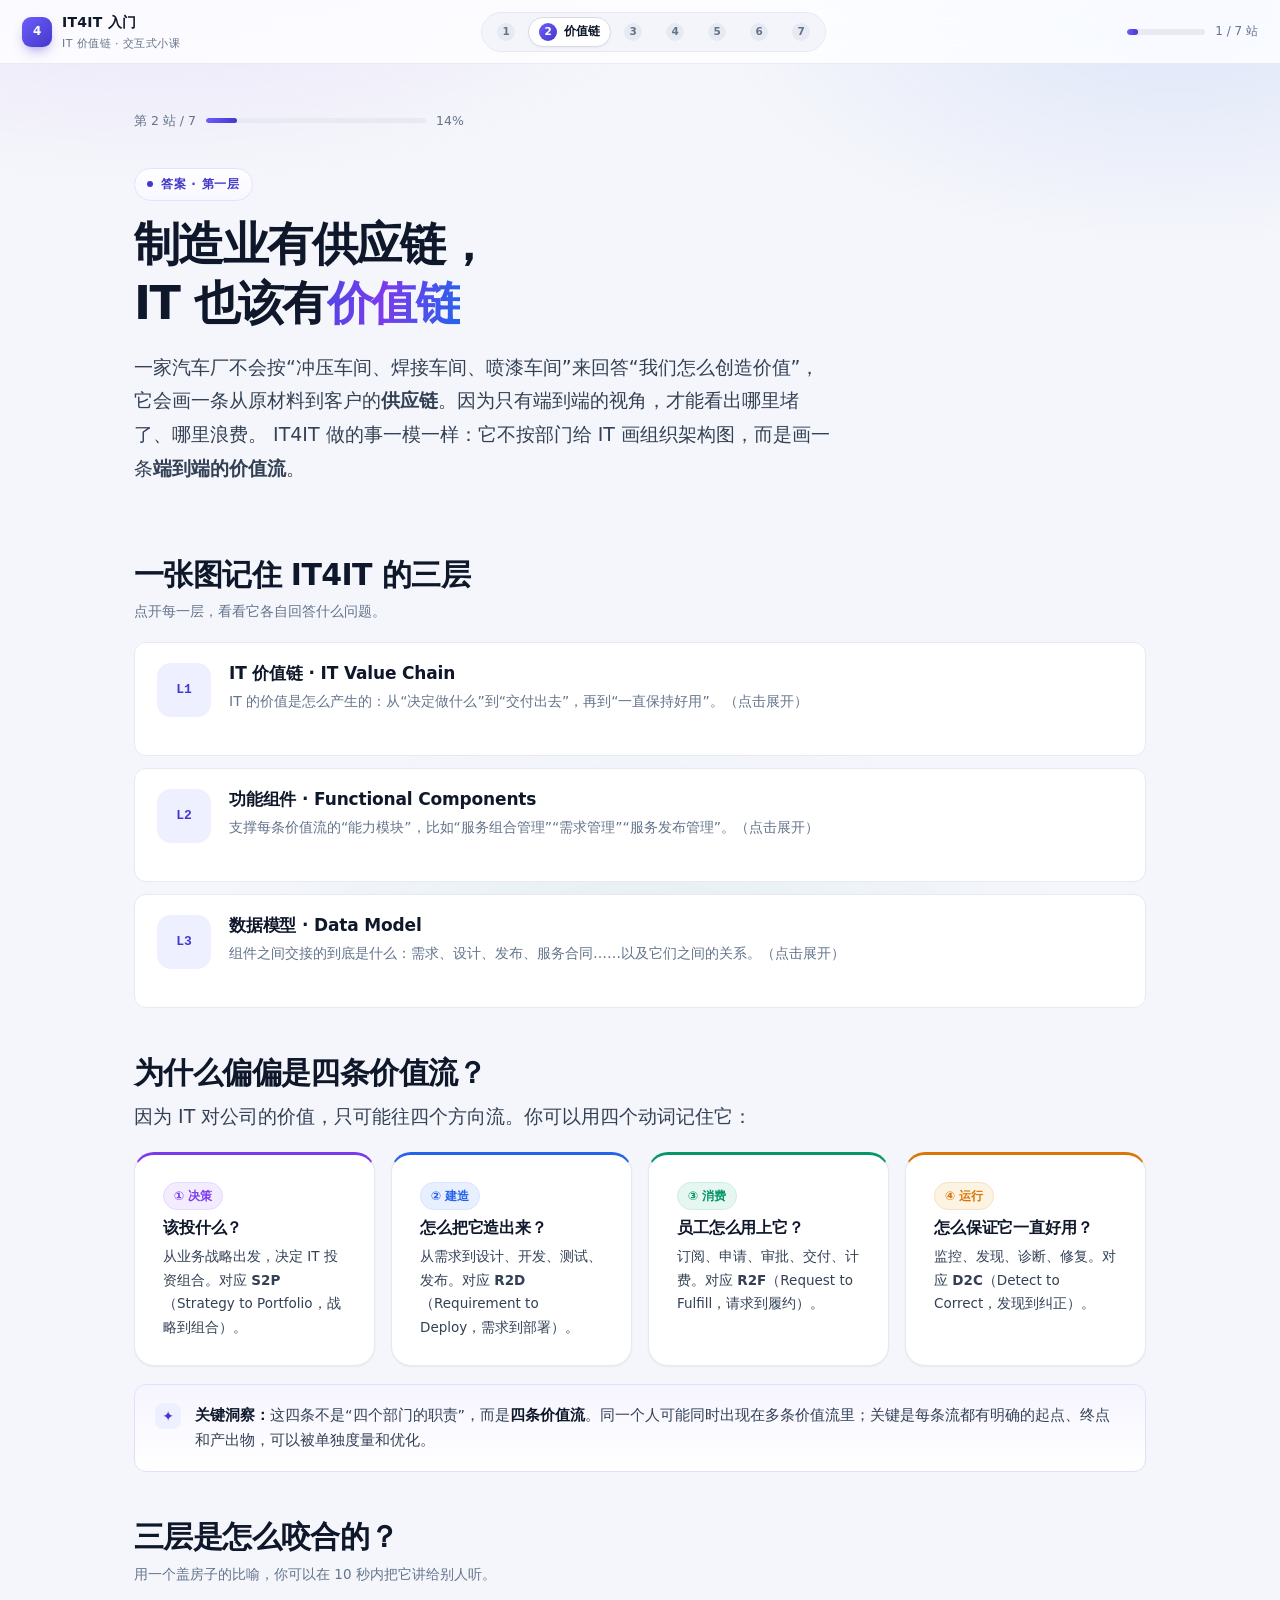
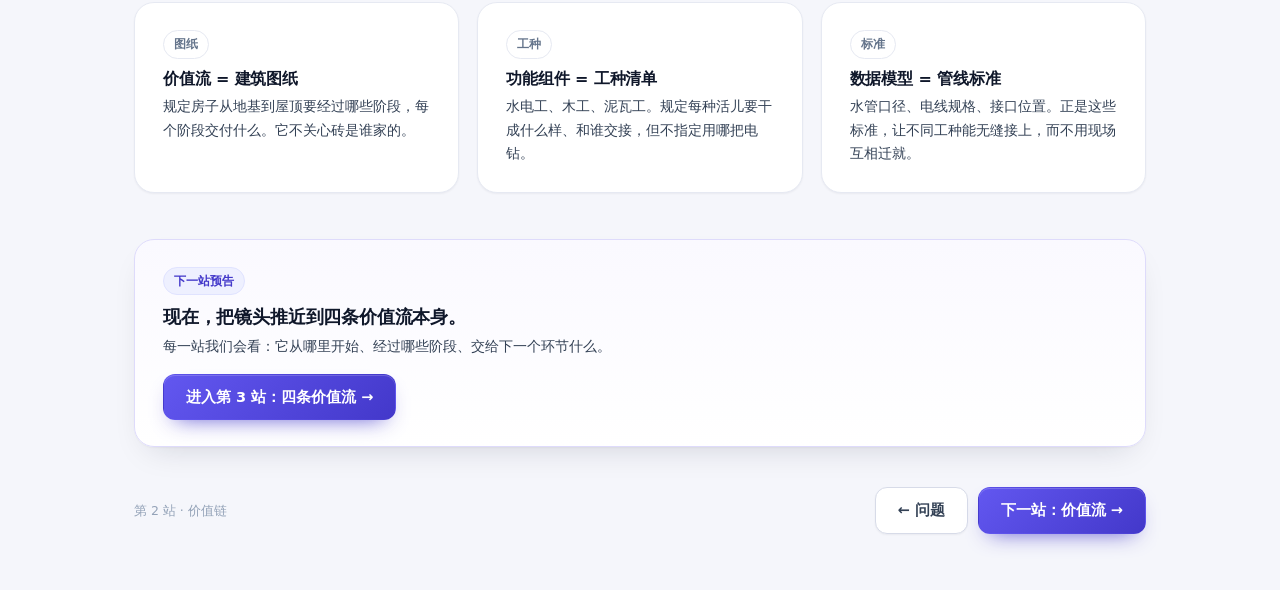
==== 2-value-chain.html @ 8027c514 "docs: IT4IT 入门交互式小课（7 站 + v3.0 Evaluate/Explore 深挖与实战 playbook）" ====
<!doctype html>
<html lang="zh-CN">
<head>
<meta charset="utf-8">
<meta name="viewport" content="width=device-width, initial-scale=1">
<title>第 2 站 · 一条属于 IT 的价值链 | IT4IT 入门</title>
<link rel="stylesheet" href="assets/style.css">
</head>
<body data-step="chain">

<header class="topbar">
  <a class="brand" href="index.html">
    <span class="brand-mark">4</span>
    <span class="brand-text">IT4IT 入门<small>IT 价值链 · 交互式小课</small></span>
  </a>
  <nav class="stepper" id="stepper" aria-label="学习步骤"></nav>
  <div class="topbar-meta">
    <div class="mini-progress"><i data-progress-bar></i></div>
    <span data-progress-text>0 / 7 站</span>
  </div>
</header>

<main class="page">

  <div class="trail reveal">
    <span>第 2 站 / 7</span>
    <span class="bar"><i data-progress-bar></i></span>
    <span data-progress-pct>0%</span>
  </div>

  <section class="hero">
    <p class="kicker reveal"><span class="dot"></span> 答案 · 第一层</p>
    <h1 class="reveal">制造业有供应链，<br>IT 也该有<span class="grad-text">价值链</span></h1>
    <p class="lead reveal" style="max-width:700px">
      一家汽车厂不会按“冲压车间、焊接车间、喷漆车间”来回答“我们怎么创造价值”，
      它会画一条从原材料到客户的<b>供应链</b>。因为只有端到端的视角，才能看出哪里堵了、哪里浪费。
      IT4IT 做的事一模一样：它不按部门给 IT 画组织架构图，而是画一条<b>端到端的价值流</b>。
    </p>
  </section>

  <section class="section">
    <h2 class="reveal">一张图记住 IT4IT 的三层</h2>
    <p class="muted small reveal" style="margin:6px 0 18px">点开每一层，看看它各自回答什么问题。</p>

    <div class="layers reveal">
      <div class="layer" data-layer>
        <div class="lnum">L1</div>
        <div>
          <h3>IT 价值链 · IT Value Chain</h3>
          <p>IT 的价值是怎么产生的：从“决定做什么”到“交付出去”，再到“一直保持好用”。<span class="muted">（点击展开）</span></p>
        </div>
        <div class="detail">
          <p>回答的问题是：<b>价值从哪来、流经哪些环节、最后交付给谁。</b></p>
          <p>IT4IT 把它拆成 <b>4 条端到端的价值流</b>，每一条都能独立回答“从哪里开始、到哪里结束、产出什么”。这 4 条价值流横跨所有部门，所以它能描述整个 IT，而不是某个团队的局部。</p>
          <ul>
            <li><b>S2P</b> — 决定“我们该投资什么”</li>
            <li><b>R2D</b> — 把决定变成可部署的服务</li>
            <li><b>R2F</b> — 把服务变成员工随取随用的东西</li>
            <li><b>D2C</b> — 保证已经交付的服务一直可用</li>
          </ul>
        </div>
      </div>

      <div class="layer" data-layer>
        <div class="lnum">L2</div>
        <div>
          <h3>功能组件 · Functional Components</h3>
          <p>支撑每条价值流的“能力模块”，比如“服务组合管理”“需求管理”“服务发布管理”。<span class="muted">（点击展开）</span></p>
        </div>
        <div class="detail">
          <p>回答的问题是：<b>为了把这条价值流跑通，IT 必须具备哪些能力？</b></p>
          <p>注意一个关键区别：<b>功能组件不是工具，也不是产品。</b>组件是一份“能力说明书”，规定这块能力要接收什么、产出什么、和谁交接。具体用哪家厂商的工具来实现，是你的自由。</p>
          <ul>
            <li>同一个组件，可以用商业套装、开源工具，甚至一张表格 + 人工流程实现</li>
            <li>换工具不等于改架构——只要组件之间的接口约定不变</li>
            <li>这才让 IT4IT 能“几十年不过时”：它描述的是稳定的能力，不是会过期的产品</li>
          </ul>
        </div>
      </div>

      <div class="layer" data-layer>
        <div class="lnum">L3</div>
        <div>
          <h3>数据模型 · Data Model</h3>
          <p>组件之间交接的到底是什么：需求、设计、发布、服务合同……以及它们之间的关系。<span class="muted">（点击展开）</span></p>
        </div>
        <div class="detail">
          <p>回答的问题是：<b>能力之间靠什么“传话”，才能不失真？</b></p>
          <p>这是 IT4IT 最容易被低估、也最有价值的一层。它定义了一组<b>数据对象</b>（例如需求、服务设计、服务发布、服务合同），并规定它们怎么流转、怎么被引用。</p>
          <ul>
            <li>有了共同的数据对象，“交给下一个团队”才不是交一份 Excel</li>
            <li>同一个对象只维护一份，别的系统引用它，而不是复制它</li>
            <li>价值流才能被<b>度量</b>：因为每个环节都知道自己处理的是哪个对象</li>
          </ul>
        </div>
      </div>
    </div>
  </section>

  <section class="section">
    <h2 class="reveal">为什么偏偏是四条价值流？</h2>
    <p class="lead reveal" style="max-width:700px;margin-top:8px">
      因为 IT 对公司的价值，只可能往四个方向流。你可以用四个动词记住它：
    </p>

    <div class="grid-auto reveal" style="margin-top:18px">
      <div class="card card--pad card-hover" style="border-top:3px solid var(--s2p)">
        <div class="chip chip--s2p" style="margin-bottom:8px">① 决策</div>
        <h3 style="font-size:16px">该投什么？</h3>
        <p class="small" style="margin:6px 0 0">从业务战略出发，决定 IT 投资组合。对应 <b>S2P</b>（Strategy to Portfolio，战略到组合）。</p>
      </div>
      <div class="card card--pad card-hover" style="border-top:3px solid var(--r2d)">
        <div class="chip chip--r2d" style="margin-bottom:8px">② 建造</div>
        <h3 style="font-size:16px">怎么把它造出来？</h3>
        <p class="small" style="margin:6px 0 0">从需求到设计、开发、测试、发布。对应 <b>R2D</b>（Requirement to Deploy，需求到部署）。</p>
      </div>
      <div class="card card--pad card-hover" style="border-top:3px solid var(--r2f)">
        <div class="chip chip--r2f" style="margin-bottom:8px">③ 消费</div>
        <h3 style="font-size:16px">员工怎么用上它？</h3>
        <p class="small" style="margin:6px 0 0">订阅、申请、审批、交付、计费。对应 <b>R2F</b>（Request to Fulfill，请求到履约）。</p>
      </div>
      <div class="card card--pad card-hover" style="border-top:3px solid var(--d2c)">
        <div class="chip chip--d2c" style="margin-bottom:8px">④ 运行</div>
        <h3 style="font-size:16px">怎么保证它一直好用？</h3>
        <p class="small" style="margin:6px 0 0">监控、发现、诊断、修复。对应 <b>D2C</b>（Detect to Correct，发现到纠正）。</p>
      </div>
    </div>

    <div class="callout callout--insight reveal" style="margin-top:18px">
      <div class="ico">✦</div>
      <div>
        <p><strong>关键洞察：</strong>这四条不是“四个部门的职责”，而是<strong>四条价值流</strong>。同一个人可能同时出现在多条价值流里；关键是每条流都有明确的起点、终点和产出物，可以被单独度量和优化。</p>
      </div>
    </div>
  </section>

  <section class="section">
    <h2 class="reveal">三层是怎么咬合的？</h2>
    <p class="muted small reveal" style="margin:6px 0 16px">用一个盖房子的比喻，你可以在 10 秒内把它讲给别人听。</p>

    <div class="grid-3 reveal">
      <div class="card card--pad">
        <div class="chip" style="margin-bottom:10px">图纸</div>
        <h3 style="font-size:16px">价值流 = 建筑图纸</h3>
        <p class="small" style="margin:6px 0 0">规定房子从地基到屋顶要经过哪些阶段，每个阶段交付什么。它不关心砖是谁家的。</p>
      </div>
      <div class="card card--pad">
        <div class="chip" style="margin-bottom:10px">工种</div>
        <h3 style="font-size:16px">功能组件 = 工种清单</h3>
        <p class="small" style="margin:6px 0 0">水电工、木工、泥瓦工。规定每种活儿要干成什么样、和谁交接，但不指定用哪把电钻。</p>
      </div>
      <div class="card card--pad">
        <div class="chip" style="margin-bottom:10px">标准</div>
        <h3 style="font-size:16px">数据模型 = 管线标准</h3>
        <p class="small" style="margin:6px 0 0">水管口径、电线规格、接口位置。正是这些标准，让不同工种能无缝接上，而不用现场互相迁就。</p>
      </div>
    </div>
  </section>

  <section class="section">
    <div class="card card--pad card--lift reveal" style="border-color:#dedbfb;background:linear-gradient(180deg,#faf9ff,#fff)">
      <div class="chip chip--brand" style="margin-bottom:10px">下一站预告</div>
      <h3 style="margin-bottom:6px">现在，把镜头推近到四条价值流本身。</h3>
      <p class="small" style="margin:0 0 16px">每一站我们会看：它从哪里开始、经过哪些阶段、交给下一个环节什么。</p>
      <a class="btn btn-primary" href="3-value-streams.html">进入第 3 站：四条价值流 →</a>
    </div>
  </section>

</main>

<footer class="page-footer">
  <span class="hint">第 2 站 · 价值链</span>
  <div class="nav-links" id="footer-nav"></div>
</footer>

<script src="assets/app.js"></script>
</body>
</html>
---- assets/style.css ----
/* ============================================================
   IT4IT 入门 · 视觉规范
   ============================================================ */
:root {
  --ink: #0f172a;
  --ink-2: #334155;
  --muted: #64748b;
  --faint: #94a3b8;
  --bg: #f5f6fb;
  --surface: #ffffff;
  --surface-2: #fafbff;
  --line: #e6e9f2;
  --line-strong: #d7dbe8;

  --brand: #4f46e5;
  --brand-ink: #4338ca;
  --brand-soft: #eef0ff;
  --brand-soft-2: #e0e3ff;

  --s2p: #7c3aed;
  --s2p-soft: #f3ecff;
  --r2d: #2563eb;
  --r2d-soft: #e8f0ff;
  --r2f: #059669;
  --r2f-soft: #e6f7f1;
  --d2c: #d97706;
  --d2c-soft: #fdf3e3;

  --ok: #0ea472;
  --warn: #b45309;
  --bad: #dc2626;

  --radius: 20px;
  --radius-sm: 12px;
  --radius-xs: 8px;
  --shadow-sm: 0 1px 2px rgba(15, 23, 42, .05);
  --shadow: 0 1px 2px rgba(15, 23, 42, .04), 0 14px 34px -16px rgba(15, 23, 42, .18);
  --shadow-lg: 0 2px 4px rgba(15, 23, 42, .04), 0 30px 60px -24px rgba(15, 23, 42, .28);
  --maxw: 1060px;
  --font: -apple-system, BlinkMacSystemFont, "SF Pro SC", "PingFang SC", "Hiragino Sans GB",
    "Noto Sans SC", "Microsoft YaHei", system-ui, sans-serif;
  --mono: ui-monospace, SFMono-Regular, "SF Mono", Menlo, Consolas, monospace;
}

* { box-sizing: border-box; }

html { scroll-behavior: smooth; }

body {
  margin: 0;
  background: var(--bg);
  color: var(--ink);
  font-family: var(--font);
  font-size: 16px;
  line-height: 1.75;
  -webkit-font-smoothing: antialiased;
  text-rendering: optimizeLegibility;
}

body::before {
  content: "";
  position: fixed;
  inset: 0;
  pointer-events: none;
  z-index: 0;
  background:
    radial-gradient(900px 420px at 12% -8%, rgba(124, 58, 237, .10), transparent 62%),
    radial-gradient(760px 380px at 92% 2%, rgba(37, 99, 235, .10), transparent 60%),
    radial-gradient(700px 420px at 50% 108%, rgba(5, 150, 105, .07), transparent 62%);
}

a { color: var(--brand-ink); text-decoration: none; }
a:hover { text-decoration: underline; text-underline-offset: 3px; }

::selection { background: #dcd9ff; color: var(--ink); }

/* ---------- 顶栏 ---------- */
.topbar {
  position: sticky;
  top: 0;
  z-index: 50;
  display: flex;
  align-items: center;
  gap: 20px;
  height: 64px;
  padding: 0 22px;
  background: rgba(255, 255, 255, .78);
  backdrop-filter: saturate(180%) blur(14px);
  -webkit-backdrop-filter: saturate(180%) blur(14px);
  border-bottom: 1px solid rgba(230, 233, 242, .9);
}

.brand {
  display: inline-flex;
  align-items: center;
  gap: 10px;
  color: var(--ink);
  font-weight: 700;
  letter-spacing: -.01em;
  white-space: nowrap;
  flex: none;
}
.brand:hover { text-decoration: none; }
.brand-mark {
  display: inline-flex;
  align-items: center;
  justify-content: center;
  width: 30px;
  height: 30px;
  border-radius: 9px;
  color: #fff;
  font-size: 12px;
  font-weight: 800;
  letter-spacing: -.04em;
  background: linear-gradient(135deg, #6d5efc, #4338ca);
  box-shadow: 0 6px 14px -6px rgba(67, 56, 202, .8);
}
.brand-text { font-size: 14px; letter-spacing: .02em; }
.brand-text small { display: block; font-size: 11px; font-weight: 500; color: var(--muted); letter-spacing: .04em; }

.stepper {
  display: flex;
  align-items: center;
  gap: 2px;
  margin: 0 auto;
  padding: 4px;
  border-radius: 999px;
  background: rgba(243, 244, 250, .9);
  border: 1px solid var(--line);
  max-width: 100%;
  overflow-x: auto;
  scrollbar-width: none;
}
.stepper::-webkit-scrollbar { display: none; }

.step-dot {
  position: relative;
  display: inline-flex;
  align-items: center;
  gap: 7px;
  padding: 5px 10px;
  border-radius: 999px;
  color: var(--muted);
  font-size: 12px;
  font-weight: 600;
  line-height: 1.4;
  white-space: nowrap;
  border: 1px solid transparent;
  transition: background .2s, color .2s, border-color .2s;
}
.step-dot:hover { text-decoration: none; background: #fff; color: var(--ink-2); }
.step-dot .n {
  display: inline-flex;
  align-items: center;
  justify-content: center;
  width: 18px;
  height: 18px;
  border-radius: 50%;
  font-size: 10.5px;
  font-weight: 800;
  background: #e8eaf3;
  color: var(--muted);
}
.step-dot .label { display: none; }
.step-dot.is-done .n { background: #d9f5ea; color: #067a55; }
.step-dot.is-current { background: #fff; border-color: var(--line-strong); color: var(--ink); box-shadow: var(--shadow-sm); }
.step-dot.is-current .n { background: linear-gradient(135deg, #6d5efc, #4338ca); color: #fff; }
.step-dot.is-current .label { display: inline; }
.step-dot:hover .label { display: inline; }

.topbar-meta {
  flex: none;
  display: flex;
  align-items: center;
  gap: 10px;
  font-size: 12px;
  color: var(--muted);
}
.mini-progress {
  width: 78px;
  height: 6px;
  border-radius: 99px;
  background: #e8eaf3;
  overflow: hidden;
}
.mini-progress i {
  display: block;
  height: 100%;
  width: 0;
  border-radius: 99px;
  background: linear-gradient(90deg, #6d5efc, #4338ca);
  transition: width .5s cubic-bezier(.2, .8, .2, 1);
}

/* ---------- 页面容器 ---------- */
.page {
  position: relative;
  z-index: 1;
  max-width: var(--maxw);
  margin: 0 auto;
  padding: 46px 24px 40px;
}
.page--narrow { max-width: 860px; }

.section { margin-top: 46px; }
.section:first-child { margin-top: 0; }

/* ---------- 排版 ---------- */
.kicker {
  display: inline-flex;
  align-items: center;
  gap: 8px;
  margin: 0 0 14px;
  padding: 5px 12px;
  border-radius: 999px;
  border: 1px solid var(--brand-soft-2);
  background: linear-gradient(180deg, #fff, #f7f7ff);
  color: var(--brand-ink);
  font-size: 12px;
  font-weight: 700;
  letter-spacing: .06em;
}
.kicker .dot { width: 6px; height: 6px; border-radius: 50%; background: currentColor; }

h1, h2, h3, h4 { margin: 0; line-height: 1.28; letter-spacing: -.02em; font-weight: 750; }
h1 { font-size: clamp(30px, 4.6vw, 46px); letter-spacing: -.035em; }
h2 { font-size: clamp(23px, 2.8vw, 30px); }
h3 { font-size: 18px; letter-spacing: -.01em; }
h4 { font-size: 15px; }

p { margin: 0 0 16px; color: var(--ink-2); }
.lead { font-size: clamp(16px, 1.9vw, 19px); color: var(--ink-2); line-height: 1.78; }
.muted { color: var(--muted); }
.small { font-size: 13.5px; }
.tiny { font-size: 12px; }
.center { text-align: center; }
.mono { font-family: var(--mono); font-size: .92em; }
hr.divider { border: 0; border-top: 1px dashed var(--line-strong); margin: 34px 0; }

.grad-text {
  background: linear-gradient(100deg, #4f46e5 0%, #7c3aed 42%, #2563eb 100%);
  -webkit-background-clip: text;
  background-clip: text;
  color: transparent;
}

/* ---------- 卡片 ---------- */
.card {
  position: relative;
  background: var(--surface);
  border: 1px solid var(--line);
  border-radius: var(--radius);
  box-shadow: var(--shadow-sm);
}
.card--pad { padding: 26px 28px; }
.card--soft { background: linear-gradient(180deg, #fff, var(--surface-2)); }
.card--lift { box-shadow: var(--shadow); }
.card-hover { transition: transform .25s cubic-bezier(.2, .8, .2, 1), box-shadow .25s, border-color .25s; }
.card-hover:hover { transform: translateY(-3px); box-shadow: var(--shadow); border-color: var(--line-strong); }

.grid { display: grid; gap: 18px; }
.grid-2 { display: grid; gap: 18px; grid-template-columns: repeat(2, minmax(0, 1fr)); }
.grid-3 { display: grid; gap: 18px; grid-template-columns: repeat(3, minmax(0, 1fr)); }
.grid-auto { display: grid; gap: 16px; grid-template-columns: repeat(auto-fit, minmax(230px, 1fr)); }

/* ---------- 按钮 ---------- */
.btn {
  display: inline-flex;
  align-items: center;
  justify-content: center;
  gap: 8px;
  padding: 12px 22px;
  border-radius: 12px;
  border: 1px solid transparent;
  font-family: inherit;
  font-size: 14.5px;
  font-weight: 650;
  line-height: 1.4;
  cursor: pointer;
  transition: transform .18s, box-shadow .2s, background .2s, border-color .2s, color .2s;
  white-space: nowrap;
}
.btn:hover { text-decoration: none; }
.btn:active { transform: translateY(1px); }
.btn-primary {
  color: #fff;
  background: linear-gradient(135deg, #6257f0, #4338ca);
  box-shadow: 0 10px 22px -12px rgba(67, 56, 202, .9), inset 0 1px 0 rgba(255, 255, 255, .18);
}
.btn-primary:hover { box-shadow: 0 14px 26px -12px rgba(67, 56, 202, .95); }
.btn-ghost {
  color: var(--ink-2);
  background: #fff;
  border-color: var(--line-strong);
  box-shadow: var(--shadow-sm);
}
.btn-ghost:hover { border-color: #c3c8da; color: var(--ink); }
.btn-sm { padding: 8px 14px; font-size: 13px; border-radius: 10px; }
.btn-block { width: 100%; }
.btn[disabled] { opacity: .45; cursor: not-allowed; }
.btn-row { display: flex; flex-wrap: wrap; gap: 12px; align-items: center; }

/* ---------- 标签 / 胶囊 ---------- */
.chip {
  display: inline-flex;
  align-items: center;
  gap: 6px;
  padding: 3px 10px;
  border-radius: 999px;
  border: 1px solid var(--line);
  background: #fff;
  color: var(--muted);
  font-size: 12px;
  font-weight: 600;
  line-height: 1.7;
  white-space: nowrap;
}
.chip--brand { color: var(--brand-ink); background: var(--brand-soft); border-color: var(--brand-soft-2); }
.chip--s2p { color: var(--s2p); background: var(--s2p-soft); border-color: #e6d8ff; }
.chip--r2d { color: var(--r2d); background: var(--r2d-soft); border-color: #d5e4ff; }
.chip--r2f { color: var(--r2f); background: var(--r2f-soft); border-color: #ccefe4; }
.chip--d2c { color: var(--d2c); background: var(--d2c-soft); border-color: #f6e2c2; }
.chip--ok { color: #067a55; background: #e9f9f2; border-color: #c9f0e0; }
.tag-row { display: flex; flex-wrap: wrap; gap: 8px; }

/* ---------- 数据条 / 统计 ---------- */
.stats { display: grid; grid-template-columns: repeat(auto-fit, minmax(150px, 1fr)); gap: 14px; }
.stat { padding: 16px 18px; border-radius: var(--radius-sm); background: #fff; border: 1px solid var(--line); }
.stat b { display: block; font-size: 24px; line-height: 1.2; letter-spacing: -.03em; }
.stat span { font-size: 12.5px; color: var(--muted); }

/* ---------- 提示块 ---------- */
.callout {
  display: flex;
  gap: 14px;
  padding: 18px 20px;
  border-radius: var(--radius-sm);
  border: 1px solid var(--line);
  background: #fff;
  font-size: 14.5px;
  line-height: 1.72;
}
.callout .ico {
  flex: none;
  width: 26px;
  height: 26px;
  border-radius: 8px;
  display: grid;
  place-items: center;
  font-size: 14px;
  font-weight: 800;
}
.callout p:last-child { margin-bottom: 0; }
.callout strong { color: var(--ink); }
.callout--insight { background: linear-gradient(180deg, #f6f5ff, #fff); border-color: #e2dffb; }
.callout--insight .ico { background: var(--brand-soft); color: var(--brand-ink); }
.callout--warn { background: linear-gradient(180deg, #fffaf2, #fff); border-color: #f6e3c8; }
.callout--warn .ico { background: #fdf1de; color: var(--warn); }
.callout--quote {
  display: block;
  padding: 22px 24px;
  background: #fff;
  border-left: 3px solid var(--brand);
  border-radius: 0 var(--radius-sm) var(--radius-sm) 0;
  font-size: 15.5px;
  color: var(--ink-2);
}
.callout--quote cite { display: block; margin-top: 8px; font-size: 12.5px; color: var(--faint); font-style: normal; }

/* ---------- 页脚导航 ---------- */
.page-footer {
  position: relative;
  z-index: 1;
  max-width: var(--maxw);
  margin: 0 auto;
  padding: 0 24px 56px;
  display: flex;
  align-items: center;
  justify-content: space-between;
  gap: 16px;
}
.page-footer .hint { font-size: 12.5px; color: var(--faint); }
.nav-links { display: flex; gap: 10px; }
.page-footer--narrow { max-width: 860px; }

/* ---------- 进度条（页首） ---------- */
.trail {
  display: flex;
  align-items: center;
  gap: 10px;
  margin-bottom: 18px;
  font-size: 12.5px;
  color: var(--muted);
}
.trail .bar { flex: 1; height: 5px; background: #e8eaf3; border-radius: 99px; overflow: hidden; max-width: 220px; }
.trail .bar i { display: block; height: 100%; width: 0; background: linear-gradient(90deg, #6d5efc, #4338ca); border-radius: 99px; transition: width .6s cubic-bezier(.2, .8, .2, 1); }

/* ---------- 进场动画 ---------- */
.reveal { opacity: 0; transform: translateY(14px); transition: opacity .6s ease, transform .6s cubic-bezier(.2, .8, .2, 1); }
.reveal.is-in { opacity: 1; transform: none; }
@media (prefers-reduced-motion: reduce) {
  .reveal { opacity: 1; transform: none; transition: none; }
  * { animation-duration: .001ms !important; }
}

/* ---------- 学习地图（首页） ---------- */
.map { display: grid; gap: 12px; }
.map-item {
  display: grid;
  grid-template-columns: 46px 1fr auto;
  align-items: center;
  gap: 16px;
  padding: 16px 20px;
  border-radius: var(--radius-sm);
  border: 1px solid var(--line);
  background: #fff;
  color: inherit;
  transition: transform .2s, box-shadow .2s, border-color .2s;
}
.map-item:hover { text-decoration: none; transform: translateX(3px); border-color: #c9cfe4; box-shadow: var(--shadow-sm); }
.map-item .num {
  width: 46px;
  height: 46px;
  border-radius: 13px;
  display: grid;
  place-items: center;
  font-weight: 800;
  font-size: 15px;
  color: var(--brand-ink);
  background: var(--brand-soft);
  border: 1px solid #e3e0ff;
}
.map-item h3 { margin-bottom: 2px; font-size: 15.5px; }
.map-item p { margin: 0; font-size: 13px; color: var(--muted); line-height: 1.6; }
.map-item .go { color: var(--faint); font-size: 18px; font-weight: 700; }
.map-item.is-done .num { color: #067a55; background: #e9f9f2; border-color: #c9f0e0; }
.map-item.is-done .go { color: #0ea472; }

/* ---------- 竖井图（第 1 页） ---------- */
.silo-stage {
  position: relative;
  border-radius: var(--radius);
  border: 1px solid var(--line);
  background:
    linear-gradient(180deg, #fff, #fbfcff);
  padding: 18px;
  overflow: hidden;
}
.silo-stage svg { display: block; width: 100%; height: auto; }
.silo-legend { display: flex; flex-wrap: wrap; gap: 14px; margin-top: 12px; font-size: 12.5px; color: var(--muted); }
.silo-legend i { display: inline-block; width: 9px; height: 9px; border-radius: 3px; margin-right: 6px; vertical-align: 1px; }
.spaghetti path { fill: none; stroke: #c9cede; stroke-width: 1.4; stroke-dasharray: 4 4; transition: opacity .5s, stroke .5s; }
.spaghetti .bad { stroke: #d99a9a; }
.node rect { fill: #fff; stroke: #dde2ef; stroke-width: 1.2; transition: all .5s; }
.node text { font-size: 11.5px; fill: #475569; font-weight: 600; }
.node .node-sub { font-size: 9.5px; fill: #94a3b8; font-weight: 500; }
.bus rect { fill: #eef0ff; stroke: #c9c6f8; }
.bus text { fill: #4338ca; font-size: 11.5px; font-weight: 800; }
.bus-group { opacity: 0; transition: opacity .6s ease; }
body[data-mode="it4it"] .bus-group { opacity: 1; }
.bus-line { stroke: #c9c6f8; stroke-width: 2; stroke-dasharray: 6 5; opacity: 0; transition: opacity .5s; }
body[data-mode="it4it"] .spaghetti path { opacity: .12; }
body[data-mode="it4it"] .bad { opacity: .08; }
body[data-mode="it4it"] .bus-line { opacity: 1; stroke-dasharray: none; stroke: #a7a2f5; }
body[data-mode="it4it"] .node rect { stroke: #c9c6f8; }
.dup-badge { font-size: 9.5px; fill: #b91c1c; font-weight: 700; }
body[data-mode="it4it"] .dup-badge { opacity: 0; }

/* ---------- 三层结构（第 2 页） ---------- */
.layers { display: grid; gap: 12px; }
.layer {
  display: grid;
  grid-template-columns: 54px 1fr;
  gap: 18px;
  align-items: start;
  padding: 20px 22px;
  border-radius: var(--radius-sm);
  border: 1px solid var(--line);
  background: #fff;
  cursor: pointer;
  transition: border-color .2s, box-shadow .2s, transform .2s;
}
.layer:hover { border-color: #c9cfe4; }
.layer.is-open { border-color: #cfcbf8; box-shadow: var(--shadow); }
.layer .lnum {
  width: 54px;
  height: 54px;
  border-radius: 14px;
  display: grid;
  place-items: center;
  font-family: var(--mono);
  font-size: 13px;
  font-weight: 700;
  color: var(--brand-ink);
  background: var(--brand-soft);
}
.layer h3 { font-size: 17px; }
.layer p { margin: 4px 0 0; font-size: 14px; color: var(--muted); }
.layer .detail { grid-column: 2; max-height: 0; overflow: hidden; transition: max-height .45s ease, opacity .3s; opacity: 0; }
.layer.is-open .detail { max-height: 420px; opacity: 1; }
.layer .detail p { color: var(--ink-2); font-size: 14px; }
.layer .detail ul { margin: 8px 0 0; padding-left: 18px; font-size: 13.5px; color: var(--ink-2); }
.layer .detail li { margin-bottom: 4px; }

/* ---------- 价值流标签页（第 3 页） ---------- */
.vs-tabs { display: flex; flex-wrap: wrap; gap: 8px; padding: 6px; border-radius: 14px; background: #eef0f7; border: 1px solid var(--line); }
.vs-tab {
  flex: 1 1 150px;
  display: flex;
  flex-direction: column;
  gap: 1px;
  padding: 10px 14px;
  border-radius: 10px;
  border: 1px solid transparent;
  background: transparent;
  font-family: inherit;
  text-align: left;
  cursor: pointer;
  transition: background .2s, box-shadow .2s, border-color .2s;
}
.vs-tab b { font-size: 13.5px; color: var(--ink); letter-spacing: -.01em; }
.vs-tab span { font-size: 11px; color: var(--muted); }
.vs-tab:hover { background: rgba(255, 255, 255, .6); }
.vs-tab.is-active { background: #fff; box-shadow: var(--shadow-sm); border-color: var(--line-strong); }
.vs-tab[data-vs="s2p"].is-active { border-color: #e0d0ff; box-shadow: 0 0 0 3px var(--s2p-soft); }
.vs-tab[data-vs="r2d"].is-active { border-color: #cfe0ff; box-shadow: 0 0 0 3px var(--r2d-soft); }
.vs-tab[data-vs="r2f"].is-active { border-color: #c6ecdf; box-shadow: 0 0 0 3px var(--r2f-soft); }
.vs-tab[data-vs="d2c"].is-active { border-color: #f5e0bf; box-shadow: 0 0 0 3px var(--d2c-soft); }

.vs-panel { display: none; }
.vs-panel.is-active { display: block; animation: fadeUp .45s cubic-bezier(.2, .8, .2, 1); }
@keyframes fadeUp { from { opacity: 0; transform: translateY(10px); } to { opacity: 1; transform: none; } }

.vs-head { display: flex; flex-wrap: wrap; align-items: center; gap: 10px; margin-bottom: 6px; }
.vs-head h2 { font-size: 24px; }
.vs-purpose { font-size: 16px; color: var(--ink); font-weight: 600; margin: 2px 0 0; }

.stage-flow { display: flex; flex-wrap: wrap; align-items: stretch; gap: 8px; margin: 18px 0 6px; }
.stage {
  flex: 1 1 120px;
  position: relative;
  padding: 12px 14px;
  border-radius: 11px;
  border: 1px solid var(--line);
  background: #fff;
  cursor: pointer;
  text-align: left;
  font-family: inherit;
  transition: border-color .2s, box-shadow .2s, transform .2s;
}
.stage:hover { border-color: #c9cfe4; }
.stage.is-on { box-shadow: 0 0 0 3px var(--vs-soft, #eef0ff); border-color: var(--vs-color, var(--brand)); transform: translateY(-2px); }
.stage .sn { font-family: var(--mono); font-size: 10px; color: var(--faint); letter-spacing: .08em; }
.stage .st { display: block; font-size: 13px; font-weight: 700; color: var(--ink); line-height: 1.4; }
.stage .sd { display: block; font-size: 11px; color: var(--muted); margin-top: 2px; line-height: 1.45; }
.stage:not(:last-child)::after {
  content: "›";
  position: absolute;
  right: -7px;
  top: 50%;
  transform: translateY(-50%);
  color: var(--faint);
  font-size: 14px;
  z-index: 1;
}
@media (max-width: 720px) { .stage:not(:last-child)::after { display: none; } }

.stage-detail {
  margin-top: 10px;
  padding: 16px 18px;
  border-radius: var(--radius-sm);
  background: linear-gradient(180deg, #fff, var(--surface-2));
  border: 1px dashed var(--line-strong);
  font-size: 14px;
  min-height: 86px;
}
.stage-detail b { color: var(--ink); }
.stage-detail ul { margin: 6px 0 0; padding-left: 18px; }
.stage-detail li { margin-bottom: 3px; }

.meta-grid { display: grid; gap: 12px; grid-template-columns: repeat(auto-fit, minmax(210px, 1fr)); margin-top: 16px; }
.meta-box { padding: 14px 16px; border-radius: var(--radius-xs); background: #fff; border: 1px solid var(--line); }
.meta-box h4 { font-size: 12px; color: var(--faint); letter-spacing: .06em; text-transform: uppercase; margin-bottom: 6px; }
.meta-box p, .meta-box ul { margin: 0; font-size: 13.5px; color: var(--ink-2); }
.meta-box ul { padding-left: 16px; }
.meta-box li { margin-bottom: 3px; }

/* ---------- 数据模型（第 4 页） ---------- */
.obj-grid { display: grid; gap: 10px; grid-template-columns: repeat(auto-fit, minmax(172px, 1fr)); }
.obj {
  padding: 13px 14px;
  border-radius: var(--radius-xs);
  border: 1px solid var(--line);
  background: #fff;
  cursor: pointer;
  font-family: inherit;
  text-align: left;
  transition: all .2s;
}
.obj:hover { border-color: #b9bfd4; }
.obj.is-on { border-color: var(--brand); box-shadow: 0 0 0 3px var(--brand-soft); }
.obj b { display: block; font-size: 13px; color: var(--ink); letter-spacing: -.01em; }
.obj span { display: block; font-size: 11px; color: var(--muted); margin-top: 1px; }
.obj .pill { margin-top: 7px; }

.flow-stage {
  position: relative;
  margin-top: 18px;
  padding: 20px;
  border-radius: var(--radius);
  border: 1px solid var(--line);
  background: #fff;
  overflow: hidden;
}
.flow-track { display: flex; align-items: center; gap: 0; overflow-x: auto; padding-bottom: 6px; }
.flow-node {
  flex: none;
  width: 92px;
  padding: 11px 8px;
  border-radius: 10px;
  border: 1px solid var(--line);
  background: #fff;
  text-align: center;
  transition: all .35s;
}
.flow-node b { display: block; font-size: 11.5px; color: var(--ink); line-height: 1.35; }
.flow-node span { font-size: 9.5px; color: var(--faint); font-family: var(--mono); }
.flow-node.is-on { border-color: #8b83f0; box-shadow: 0 0 0 3px var(--brand-soft); transform: translateY(-2px); }
.flow-node.is-past { border-color: #cfe6da; background: #f6fdfa; }
.flow-arrow { flex: none; width: 22px; height: 1.5px; background: var(--line-strong); position: relative; transition: background .35s; }
.flow-arrow::after { content: ""; position: absolute; right: -1px; top: -3px; border-left: 6px solid var(--line-strong); border-top: 3.5px solid transparent; border-bottom: 3.5px solid transparent; }
.flow-arrow.is-on { background: var(--brand); }
.flow-arrow.is-on::after { border-left-color: var(--brand); }
.flow-note { margin: 12px 0 0; font-size: 13.5px; color: var(--ink-2); min-height: 26px; }
.flow-hint { display: none; margin: 8px 0 0; font-size: 11.5px; color: var(--faint); text-align: center; }

/* ---------- 关系页（第 5 页） ---------- */
.not-list { display: grid; gap: 12px; grid-template-columns: repeat(auto-fit, minmax(230px, 1fr)); }
.not-card { padding: 18px 20px; border-radius: var(--radius-sm); border: 1px solid var(--line); background: #fff; }
.not-card .x { display: inline-grid; place-items: center; width: 22px; height: 22px; border-radius: 6px; background: #fdecec; color: #b91c1c; font-size: 12px; font-weight: 800; margin-bottom: 8px; }
.not-card h4 { font-size: 14px; margin-bottom: 4px; }
.not-card p { margin: 0; font-size: 13px; color: var(--muted); line-height: 1.65; }

table.tbl { width: 100%; border-collapse: separate; border-spacing: 0; font-size: 13.5px; }
table.tbl th, table.tbl td { padding: 12px 14px; text-align: left; border-bottom: 1px solid var(--line); vertical-align: top; }
table.tbl th { font-size: 11.5px; letter-spacing: .05em; text-transform: uppercase; color: var(--faint); font-weight: 700; background: var(--surface-2); }
table.tbl tr:last-child td { border-bottom: 0; }
table.tbl td:first-child { font-weight: 700; color: var(--ink); white-space: nowrap; }
.table-wrap { overflow-x: auto; border: 1px solid var(--line); border-radius: var(--radius-sm); background: #fff; }

/* ---------- 测验（第 6 页） ---------- */
.quiz-top { display: flex; flex-wrap: wrap; align-items: center; gap: 14px; justify-content: space-between; }
.quiz-progress { flex: 1; min-width: 160px; height: 6px; border-radius: 99px; background: #e8eaf3; overflow: hidden; }
.quiz-progress i { display: block; height: 100%; width: 0; border-radius: 99px; background: linear-gradient(90deg, #6d5efc, #4338ca); transition: width .4s ease; }

.q { padding: 24px 26px; }
.q + .q { margin-top: 16px; }
.q .qn { font-family: var(--mono); font-size: 11px; color: var(--faint); letter-spacing: .1em; }
.q h3 { font-size: 17px; margin: 6px 0 16px; line-height: 1.55; }
.opts { display: grid; gap: 9px; }
.opt {
  display: flex;
  align-items: flex-start;
  gap: 12px;
  width: 100%;
  padding: 12px 15px;
  border-radius: 11px;
  border: 1px solid var(--line);
  background: #fff;
  font-family: inherit;
  font-size: 14px;
  line-height: 1.6;
  color: var(--ink-2);
  text-align: left;
  cursor: pointer;
  transition: all .18s;
}
.opt:hover:not(:disabled) { border-color: #bfc6db; background: var(--surface-2); }
.opt .k {
  flex: none;
  width: 22px;
  height: 22px;
  border-radius: 6px;
  display: grid;
  place-items: center;
  font-family: var(--mono);
  font-size: 11px;
  font-weight: 700;
  background: #f1f3f9;
  color: var(--muted);
}
.opt.is-right { border-color: #9fdfc9; background: #f2fdf8; color: #065f46; }
.opt.is-right .k { background: #d3f5e7; color: #067a55; }
.opt.is-wrong { border-color: #f2bcbc; background: #fff5f5; color: #991b1b; }
.opt.is-wrong .k { background: #fde2e2; color: #b91c1c; }
.opt.is-dim { opacity: .55; }
.opt:disabled { cursor: default; }
.feedback { margin-top: 14px; padding: 14px 16px; border-radius: 11px; font-size: 13.5px; line-height: 1.7; display: none; }
.feedback.show { display: block; animation: fadeUp .35s ease; }
.feedback.ok { background: #f1fcf7; border: 1px solid #c6eedd; color: #065f46; }
.feedback.no { background: #fff6f6; border: 1px solid #f7d4d4; color: #8f1d1d; }
.feedback b { color: inherit; }
.feedback a { color: inherit; font-weight: 700; text-decoration: underline; }

.score-card { text-align: center; padding: 34px 28px; }
.score-ring { position: relative; width: 132px; height: 132px; margin: 0 auto 14px; }
.score-ring svg { transform: rotate(-90deg); }
.score-ring .val { position: absolute; inset: 0; display: grid; place-items: center; font-size: 30px; font-weight: 800; letter-spacing: -.03em; }
.score-ring .val small { font-size: 13px; color: var(--muted); font-weight: 600; }

/* ---------- 速查页（第 7 页） ---------- */
.cheat { display: grid; gap: 14px; }
.cheat-row { display: grid; grid-template-columns: 132px 1fr; gap: 16px; align-items: start; padding: 16px 20px; border-radius: var(--radius-sm); border: 1px solid var(--line); background: #fff; }
.cheat-row .k { font-size: 12px; font-weight: 800; letter-spacing: .06em; text-transform: uppercase; color: var(--faint); padding-top: 2px; }
.cheat-row .v { font-size: 14px; color: var(--ink-2); }
.cheat-row .v b { color: var(--ink); }

.checklist { display: grid; gap: 9px; }
.check {
  display: flex; align-items: flex-start; gap: 11px;
  padding: 11px 14px; border-radius: 10px; border: 1px solid var(--line);
  background: #fff; font-size: 13.5px; color: var(--ink-2); cursor: pointer;
}
.check input { margin: 4px 0 0; accent-color: var(--brand); width: 15px; height: 15px; flex: none; }
.check.is-checked { background: #f6fdfa; border-color: #cfe8dd; color: #065f46; }

/* ---------- 首页 hero ---------- */
.hero { padding: 18px 0 8px; }
.hero h1 { margin: 0 0 18px; }
.hero .lead { max-width: 640px; }
.hero-actions { margin-top: 26px; display: flex; flex-wrap: wrap; gap: 12px; align-items: center; }
.hero-meta { margin-top: 14px; font-size: 12.5px; color: var(--faint); display: flex; flex-wrap: wrap; gap: 14px; }
.hero-meta span { display: inline-flex; align-items: center; gap: 5px; }

.answer-strip {
  display: flex; flex-wrap: wrap; align-items: center; gap: 10px;
  margin-top: 22px; padding: 12px 16px;
  border-radius: 12px; border: 1px solid var(--line); background: rgba(255, 255, 255, .7);
  font-size: 13px; color: var(--muted);
}
.answer-strip b { color: var(--ink); }

/* ---------- v3.0 深挖：S2P → Evaluate / Explore（第 3 页） ---------- */
.chip--exp { color: #0e7490; background: #e6f6fb; border-color: #c6e9f3; }

.dd-wrap { align-items: stretch; }
.dd-card { position: relative; overflow: hidden; }
.dd-card::before {
  content: "";
  position: absolute;
  inset: 0 auto 0 0;
  width: 4px;
  background: linear-gradient(180deg, #a78bfa, #7c3aed);
}
.dd-card.dd-ex::before { background: linear-gradient(180deg, #22d3ee, #0e7490); }
.dd-head { display: flex; flex-wrap: wrap; align-items: baseline; gap: 10px; }
.dd-head h3 { font-size: 20px; }
.dd-cn { font-size: 12.5px; color: var(--muted); margin: 2px 0 0; }
.dd-sub { font-size: 13.5px; color: var(--ink-2); margin: 8px 0 10px; }
.dd-facts { display: flex; flex-wrap: wrap; gap: 4px 18px; font-size: 12.5px; color: var(--muted); }
.dd-facts b { color: var(--ink); margin-right: 6px; }

.io-block { margin-top: 14px; }
.io-title { display: flex; align-items: center; gap: 7px; font-size: 11px; font-weight: 800; letter-spacing: .08em; text-transform: uppercase; color: var(--faint); margin-bottom: 6px; }
.io-title::before { content: ""; width: 8px; height: 8px; border-radius: 3px; background: var(--brand); }
.io-out .io-title::before { background: var(--ok); }
.io-list { margin: 0; padding-left: 18px; font-size: 13px; color: var(--ink-2); }
.io-list li { margin-bottom: 4px; }
.io-list b { color: var(--ink); }

.dd-stages { display: flex; flex-wrap: wrap; gap: 7px; margin-top: 14px; }
.dd-stage {
  flex: 1 1 118px;
  padding: 9px 11px;
  border-radius: 10px;
  border: 1px solid var(--line);
  background: #fff;
  font-family: inherit;
  text-align: left;
  cursor: pointer;
  transition: border-color .2s, box-shadow .2s, transform .2s;
}
.dd-stage:hover { border-color: #c9cfe4; }
.dd-stage.is-on { border-color: #8b83f0; box-shadow: 0 0 0 3px var(--brand-soft); transform: translateY(-1px); }
.dd-stage .n { display: block; font-family: var(--mono); font-size: 9.5px; color: var(--faint); letter-spacing: .06em; }
.dd-stage .t { display: block; font-size: 12px; font-weight: 700; color: var(--ink); line-height: 1.35; }
.dd-stage .d { display: block; font-size: 10.5px; color: var(--muted); margin-top: 1px; }
.dd-detail {
  margin-top: 10px;
  padding: 14px 16px;
  border-radius: var(--radius-sm);
  border: 1px dashed var(--line-strong);
  background: linear-gradient(180deg, #fff, var(--surface-2));
  font-size: 13px;
  min-height: 80px;
}
.dd-detail b { color: var(--ink); }
.dd-detail ul { margin: 6px 0 0; padding-left: 18px; }
.dd-detail li { margin-bottom: 3px; }
.dd-scenario { margin: 14px 0 0; font-size: 12px; color: var(--faint); }

.handoff {
  display: flex;
  flex-wrap: wrap;
  align-items: center;
  gap: 8px;
  margin-top: 18px;
  padding: 16px 18px;
  border-radius: 14px;
  border: 1px solid var(--line);
  background: #fff;
  font-size: 12.5px;
}
.handoff-node { padding: 5px 12px; border-radius: 999px; font-weight: 800; font-size: 12px; }
.handoff-node--ev { color: var(--s2p); background: var(--s2p-soft); border: 1px solid #e6d8ff; }
.handoff-node--ex { color: #0e7490; background: #e6f6fb; border: 1px solid #c6e9f3; }
.handoff-node--in { color: var(--r2d); background: var(--r2d-soft); border: 1px solid #d5e4ff; }
.handoff-arrow { color: var(--faint); font-weight: 800; }
.handoff-io { padding: 4px 10px; border-radius: 8px; background: var(--surface-2); border: 1px solid var(--line); color: var(--ink-2); font-size: 12px; }

/* ---------- 实战 playbook：Evaluate / Explore（第 3 页） ---------- */
.lg { display: inline-flex; align-items: center; padding: 1px 7px; border-radius: 999px; font-size: 10.5px; font-weight: 800; letter-spacing: .04em; vertical-align: 1px; }
.lg-std { color: #4338ca; background: var(--brand-soft); border: 1px solid var(--brand-soft-2); }
.lg-prac { color: #92400e; background: #fef3c7; border: 1px solid #fde68a; }

.pb-tabs { display: inline-flex; flex-wrap: wrap; gap: 6px; padding: 5px; border-radius: 14px; background: #eef0f7; border: 1px solid var(--line); margin-top: 16px; }
.pb-tab { display: flex; flex-direction: column; gap: 1px; padding: 9px 18px; border-radius: 10px; border: 1px solid transparent; background: transparent; font-family: inherit; text-align: left; cursor: pointer; transition: background .2s, box-shadow .2s, border-color .2s; }
.pb-tab b { font-size: 13.5px; color: var(--ink); }
.pb-tab span { font-size: 11px; color: var(--muted); }
.pb-tab:hover { background: rgba(255, 255, 255, .6); }
.pb-tab.is-active { background: #fff; border-color: var(--line-strong); box-shadow: var(--shadow-sm); }
.pb-panel { display: none; }
.pb-panel.is-active { display: block; animation: fadeUp .4s cubic-bezier(.2, .8, .2, 1); }
.pb-h { font-size: 17px; margin: 30px 0 4px; }
.pb-sub { font-size: 12.5px; color: var(--muted); margin: 0 0 12px; }

.chk-grid { display: grid; gap: 12px; grid-template-columns: repeat(2, minmax(0, 1fr)); }
.chk-card { padding: 14px 16px; border-radius: var(--radius-sm); border: 1px solid var(--line); background: #fff; }
.chk-card h4 { font-size: 13px; margin-bottom: 6px; display: flex; flex-wrap: wrap; align-items: center; gap: 6px; }
.chk-card ul { margin: 0; padding-left: 16px; font-size: 12.5px; color: var(--ink-2); }
.chk-card li { margin-bottom: 3px; }
.chk-card li b { color: var(--ink); }

.step-list { display: grid; gap: 10px; margin-top: 12px; }
.step { display: grid; grid-template-columns: 38px 1fr; gap: 14px; padding: 15px 16px; border-radius: var(--radius-sm); border: 1px solid var(--line); background: #fff; }
.step-no { width: 38px; height: 38px; border-radius: 11px; display: grid; place-items: center; font-family: var(--mono); font-size: 12px; font-weight: 800; color: var(--brand-ink); background: var(--brand-soft); border: 1px solid var(--brand-soft-2); }
.step-head { display: flex; flex-wrap: wrap; align-items: baseline; gap: 8px; margin-bottom: 6px; }
.step-head b { font-size: 14px; color: var(--ink); }
.step-head span { font-size: 12px; color: var(--muted); }
.step-row { display: flex; gap: 10px; font-size: 12.5px; color: var(--ink-2); padding: 3px 0; }
.step-row .k { flex: none; width: 34px; font-size: 10.5px; font-weight: 800; letter-spacing: .06em; color: var(--faint); padding-top: 2px; }
.step-row.is-gate .v { color: var(--ink); font-weight: 600; }

.dod-grid { display: grid; gap: 12px; grid-template-columns: repeat(auto-fit, minmax(260px, 1fr)); margin-top: 12px; }
.dod-col { padding: 16px 18px; border-radius: var(--radius-sm); border: 1px solid var(--line); border-top: 3px solid var(--ok); background: #fff; }
.dod-col.dod-nice { border-top-color: var(--brand); }
.dod-col h4 { font-size: 13px; margin-bottom: 8px; }
.dod-col ul { margin: 0; padding-left: 0; list-style: none; font-size: 12.5px; color: var(--ink-2); }
.dod-col li { position: relative; padding-left: 18px; margin-bottom: 5px; }
.dod-col li::before { content: "✓"; position: absolute; left: 0; color: var(--ok); font-weight: 800; }
.dod-col.dod-nice li::before { content: "＋"; color: var(--brand); }

.gate-list { margin: 0; padding-left: 0; list-style: none; font-size: 12.5px; color: var(--ink-2); display: grid; gap: 5px; }
.gate-list li { position: relative; padding-left: 20px; }
.gate-list li::before { content: "✓"; position: absolute; left: 0; top: 0; color: var(--ok); font-weight: 800; }

.vis-block { display: grid; gap: 14px; grid-template-columns: repeat(auto-fit, minmax(320px, 1fr)); margin-top: 12px; }
.vis-card { padding: 16px 18px; border-radius: var(--radius-sm); border: 1px solid var(--line); background: #fff; }
.vis-card h4 { font-size: 13px; margin-bottom: 10px; }
.vis-card .tiny { margin: 10px 0 0; }

.chain { display: flex; flex-wrap: wrap; align-items: center; gap: 4px 2px; }
.chain-step { display: inline-flex; align-items: center; gap: 6px; margin-right: 4px; }
.chain-step:last-child { margin-right: 0; }
.chain-node { padding: 4px 9px; border-radius: 8px; font-size: 11px; font-weight: 700; border: 1px solid transparent; white-space: nowrap; }
.chain-node.n-theme { color: #6d28d9; background: #f3ecff; border-color: #e6d8ff; }
.chain-node.n-obj { color: #1d4ed8; background: #e8f0ff; border-color: #d5e4ff; }
.chain-node.n-pbi { color: #0e7490; background: #e6f6fb; border-color: #c6e9f3; }
.chain-node.n-sa { color: #92400e; background: #fdf3e3; border-color: #f6e2c2; }
.chain-node.n-bud { color: #065f46; background: #e6f7f1; border-color: #ccefe4; }
.chain-node.n-rel { color: #4338ca; background: var(--brand-soft); border-color: var(--brand-soft-2); }
.chain-arrow { color: var(--faint); font-size: 11px; font-weight: 800; }

.matrix { display: grid; grid-template-columns: 20px 1fr; grid-template-rows: 1fr 20px; gap: 6px; }
.matrix-ylabel { grid-row: 1; grid-column: 1; writing-mode: vertical-rl; transform: rotate(180deg); font-size: 10px; color: var(--faint); letter-spacing: .08em; text-align: center; }
.matrix-xlabel { grid-row: 2; grid-column: 2; font-size: 10px; color: var(--faint); letter-spacing: .08em; text-align: center; }
.matrix-grid { grid-row: 1; grid-column: 2; display: grid; grid-template-columns: 1fr 1fr; gap: 6px; }
.quad { padding: 10px 12px; border-radius: 10px; border: 1px solid var(--line); background: var(--surface-2); min-height: 96px; display: flex; flex-direction: column; gap: 2px; }
.quad b { font-size: 11.5px; color: var(--ink); }
.quad span { font-size: 10px; color: var(--muted); }
.quad em { margin-top: auto; align-self: flex-start; padding: 2px 8px; border-radius: 999px; background: #fff; border: 1px solid var(--line-strong); font-size: 10.5px; font-style: normal; color: var(--ink-2); }
.quad.q1 { background: #faf5ff; border-color: #e9d5ff; }
.quad.q2 { background: #eef4ff; border-color: #dbe4ff; }
.quad.q3 { background: #f8fafc; }
.quad.q4 { background: #fff7ed; border-color: #fde3c4; }

.mock { border: 1px solid var(--line); border-radius: 14px; background: #fff; overflow: hidden; box-shadow: var(--shadow-sm); }
.mock-head { display: flex; flex-wrap: wrap; align-items: center; justify-content: space-between; gap: 6px; padding: 12px 14px; background: linear-gradient(180deg, #f8f7ff, #fff); border-bottom: 1px solid var(--line); }
.mock-head b { font-size: 12.5px; letter-spacing: .02em; }
.mock-id { font-family: var(--mono); font-size: 10.5px; color: var(--faint); }
.mock-body { padding: 10px 14px 12px; }
.mock-row { display: flex; gap: 10px; font-size: 12px; padding: 4px 0; border-bottom: 1px dashed var(--line); }
.mock-row:last-child { border-bottom: 0; }
.mock-row .k { flex: none; width: 96px; color: var(--faint); font-size: 11px; }
.mock-row .v { color: var(--ink-2); }
.mock-row .v b { color: var(--ink); }
.pill-ok { display: inline-flex; padding: 1px 8px; border-radius: 999px; background: #e9f9f2; border: 1px solid #c9f0e0; color: #067a55; font-size: 10.5px; font-weight: 700; }
.pill-exp { display: inline-flex; padding: 1px 8px; border-radius: 999px; background: #e6f6fb; border: 1px solid #c6e9f3; color: #0e7490; font-size: 10.5px; font-weight: 700; }

.tree { display: grid; gap: 4px; }
.tree-item { display: flex; align-items: center; gap: 8px; padding: 5px 8px; border-radius: 8px; font-size: 12px; background: var(--surface-2); border: 1px solid var(--line); }
.tree-item.lvl2 { margin-left: 18px; }
.tree-item.lvl3 { margin-left: 36px; }
.tree-item .ty { flex: none; font-size: 9.5px; font-family: var(--mono); padding: 1px 6px; border-radius: 5px; background: #fff; border: 1px solid var(--line-strong); color: var(--muted); }
.tree-item .ti { flex: 1; color: var(--ink-2); }
.tree-item .meta { flex: none; font-family: var(--mono); font-size: 10px; color: var(--faint); }

.artifact-grid { display: flex; flex-wrap: wrap; gap: 6px; margin: 8px 0; }
.artifact { padding: 3px 9px; border-radius: 8px; background: var(--brand-soft); border: 1px solid var(--brand-soft-2); color: var(--brand-ink); font-size: 11px; font-weight: 600; }

.swim { width: 100%; border-collapse: separate; border-spacing: 0; font-size: 11.5px; }
.swim th, .swim td { border: 1px solid var(--line); padding: 8px 10px; text-align: left; vertical-align: top; }
.swim th { font-size: 10.5px; letter-spacing: .05em; color: var(--faint); background: var(--surface-2); font-weight: 700; }
.swim td:first-child { font-weight: 700; color: var(--ink); white-space: nowrap; background: var(--surface-2); }
.swim .r { display: block; font-size: 11px; color: var(--ink-2); }
.swim .r + .r { margin-top: 3px; }

.canvas { display: grid; grid-template-columns: repeat(2, 1fr); gap: 6px; }
.canvas-cell { padding: 8px 10px; border-radius: 8px; border: 1px solid var(--line); background: var(--surface-2); }
.canvas-cell b { display: block; font-size: 10.5px; color: var(--faint); letter-spacing: .05em; margin-bottom: 2px; }
.canvas-cell span { font-size: 11px; color: var(--ink-2); }

.pb-mock-grid { display: grid; gap: 14px; grid-template-columns: repeat(2, minmax(0, 1fr)); margin-top: 12px; }
.pb-mock-grid .mock--wide { grid-column: 1 / -1; }
.pb-mock-grid .mock { align-self: start; }

@media (max-width: 720px) {
  .step { grid-template-columns: 30px 1fr; gap: 10px; padding: 13px 14px; }
  .step-no { width: 30px; height: 30px; border-radius: 9px; font-size: 11px; }
  .mock-row .k { width: 78px; }
  .chk-grid { grid-template-columns: 1fr; }
  .pb-mock-grid { grid-template-columns: 1fr; }
  .canvas { grid-template-columns: 1fr; }
  .tree-item.lvl2 { margin-left: 10px; }
  .tree-item.lvl3 { margin-left: 20px; }
}

/* ---------- 小屏 ---------- */
@media (max-width: 860px) {
  .grid-2, .grid-3 { grid-template-columns: 1fr; }
  .topbar { gap: 10px; padding: 0 14px; }
  .brand-text small { display: none; }
  .topbar-meta { display: none; }
  .page { padding: 30px 18px 28px; }
  .page-footer { padding: 0 18px 44px; }
  .card--pad { padding: 20px 20px; }
  .cheat-row { grid-template-columns: 1fr; gap: 4px; }
  .layer { grid-template-columns: 44px 1fr; padding: 16px; }
  .layer .lnum { width: 44px; height: 44px; }
  .map-item { grid-template-columns: 40px 1fr auto; padding: 14px; gap: 12px; }
  .map-item .num { width: 40px; height: 40px; border-radius: 11px; font-size: 14px; }
  .q { padding: 20px 18px; }
  .flow-hint { display: block; }
  .page-footer .hint { display: none; }
  .page-footer { justify-content: flex-end; }
}
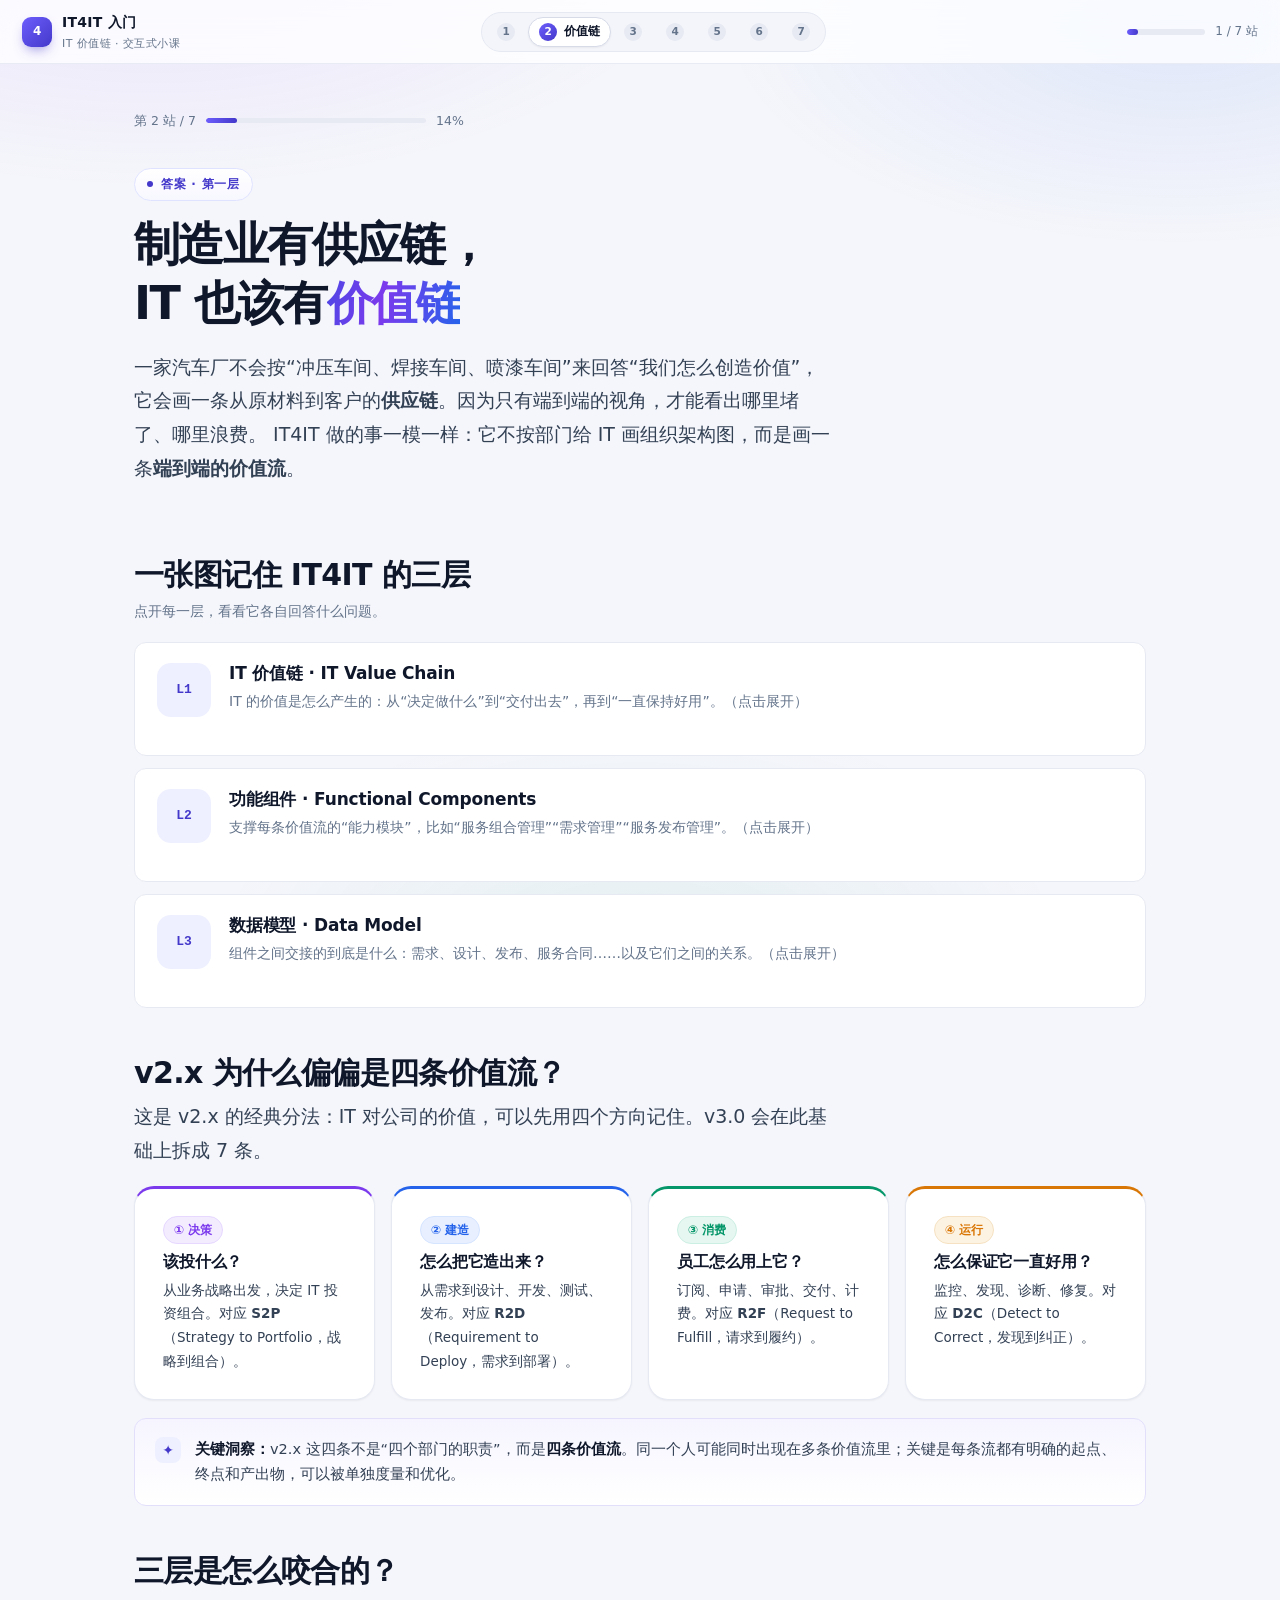
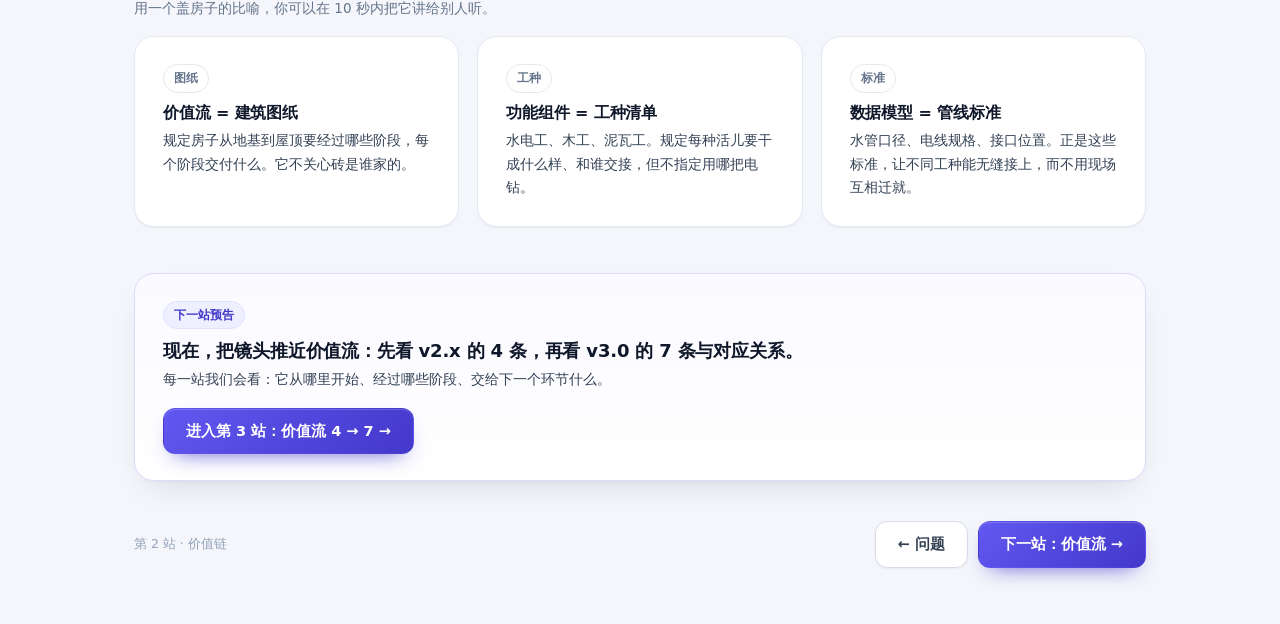
==== commit b030e793: "docs: 统一价值流口径（先 v2.x 4 条，再 v3.0 7 条）并新增 4→7 对照表 - 第 3 站重写为“版本对齐 → 4→7 对照表 → v3.0 七条主线”，明确 4 条属   IT4" ====
--- a/2-value-chain.html
+++ b/2-value-chain.html
@@ -51,7 +51,9 @@
         </div>
         <div class="detail">
           <p>回答的问题是：<b>价值从哪来、流经哪些环节、最后交付给谁。</b></p>
-          <p>IT4IT 把它拆成 <b>4 条端到端的价值流</b>，每一条都能独立回答“从哪里开始、到哪里结束、产出什么”。这 4 条价值流横跨所有部门，所以它能描述整个 IT，而不是某个团队的局部。</p>
+          <p><b>v2.x</b> 把它拆成 <b>4 条端到端的价值流</b>，每一条都能独立回答“从哪里开始、到哪里结束、产出什么”。这 4 条价值流横跨所有部门，所以它能描述整个 IT，而不是某个团队的局部。</p>
+          <p><b>v3.0（2022）</b> 又围绕数字产品重组为 <b>7 条</b>：Evaluate / Explore / Integrate / Deploy / Release / Consume / Operate。第 3 站会先讲 4 条，再讲 7 条与对应关系。</p>
+          <p class="tiny muted" style="margin:10px 0 0">v2.x 的 4 条：</p>
           <ul>
             <li><b>S2P</b> — 决定“我们该投资什么”</li>
             <li><b>R2D</b> — 把决定变成可部署的服务</li>
@@ -98,9 +100,9 @@
   </section>
 
   <section class="section">
-    <h2 class="reveal">为什么偏偏是四条价值流？</h2>
+    <h2 class="reveal">v2.x 为什么偏偏是四条价值流？</h2>
     <p class="lead reveal" style="max-width:700px;margin-top:8px">
-      因为 IT 对公司的价值，只可能往四个方向流。你可以用四个动词记住它：
+      这是 v2.x 的经典分法：IT 对公司的价值，可以先用四个方向记住。v3.0 会在此基础上拆成 7 条。
     </p>
 
     <div class="grid-auto reveal" style="margin-top:18px">
@@ -129,7 +131,7 @@
     <div class="callout callout--insight reveal" style="margin-top:18px">
       <div class="ico">✦</div>
       <div>
-        <p><strong>关键洞察：</strong>这四条不是“四个部门的职责”，而是<strong>四条价值流</strong>。同一个人可能同时出现在多条价值流里；关键是每条流都有明确的起点、终点和产出物，可以被单独度量和优化。</p>
+        <p><strong>关键洞察：</strong>v2.x 这四条不是“四个部门的职责”，而是<strong>四条价值流</strong>。同一个人可能同时出现在多条价值流里；关键是每条流都有明确的起点、终点和产出物，可以被单独度量和优化。</p>
       </div>
     </div>
   </section>
@@ -160,9 +162,9 @@
   <section class="section">
     <div class="card card--pad card--lift reveal" style="border-color:#dedbfb;background:linear-gradient(180deg,#faf9ff,#fff)">
       <div class="chip chip--brand" style="margin-bottom:10px">下一站预告</div>
-      <h3 style="margin-bottom:6px">现在，把镜头推近到四条价值流本身。</h3>
+      <h3 style="margin-bottom:6px">现在，把镜头推近价值流：先看 v2.x 的 4 条，再看 v3.0 的 7 条与对应关系。</h3>
       <p class="small" style="margin:0 0 16px">每一站我们会看：它从哪里开始、经过哪些阶段、交给下一个环节什么。</p>
-      <a class="btn btn-primary" href="3-value-streams.html">进入第 3 站：四条价值流 →</a>
+      <a class="btn btn-primary" href="3-value-streams.html">进入第 3 站：价值流 4 → 7 →</a>
     </div>
   </section>
 
